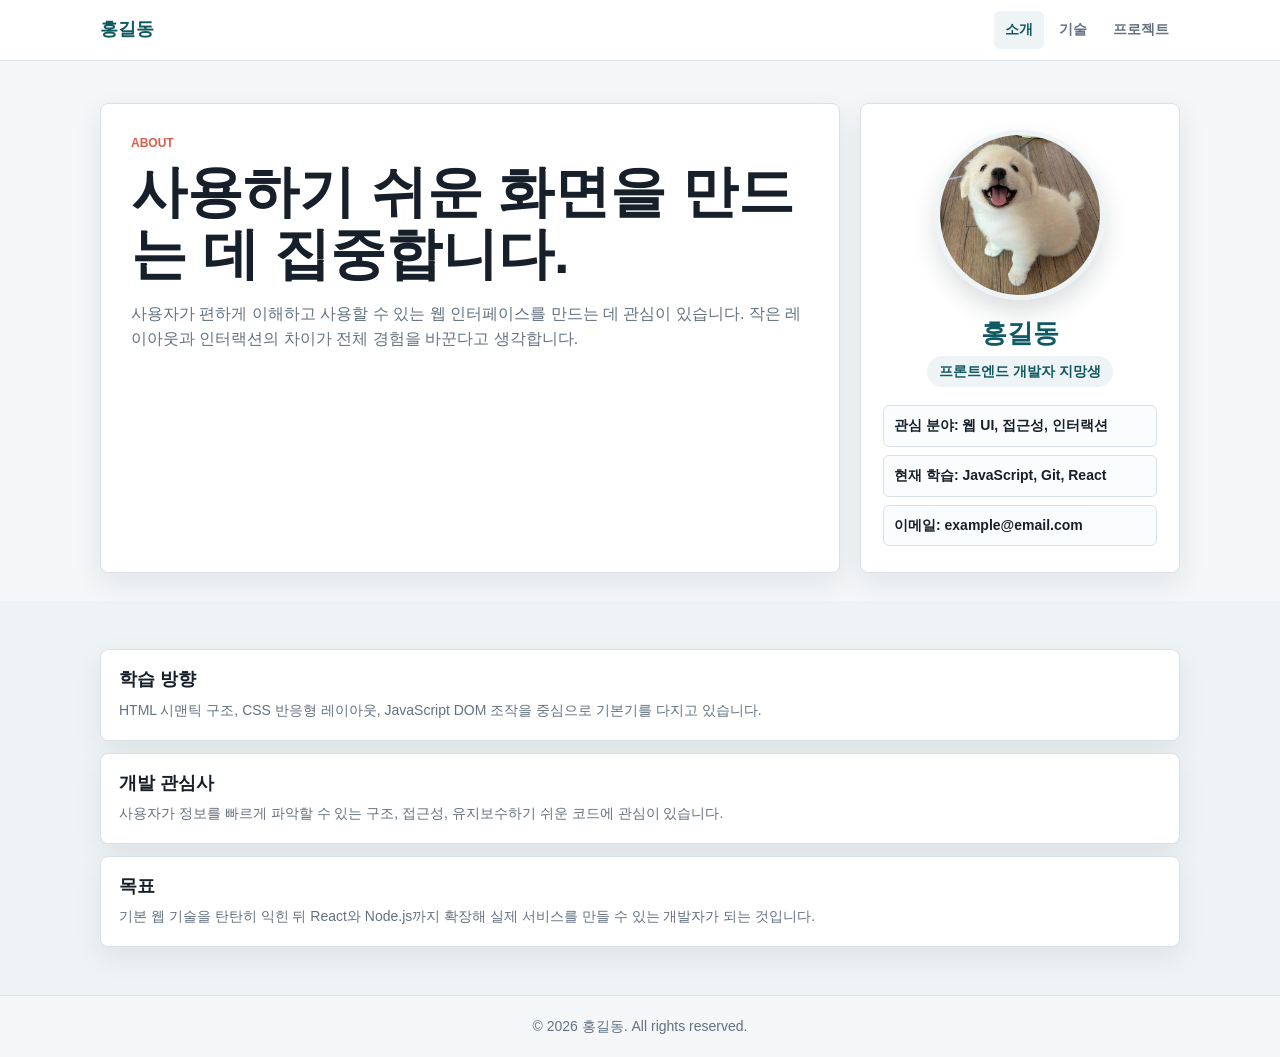
==== about.html @ 6e8247d8 "Move frontend files to root for GitHub Pages" ====
<!DOCTYPE html>
<html lang="ko">
  <head>
    <meta charset="UTF-8" />
    <meta name="viewport" content="width=device-width, initial-scale=1.0" />
    <title>소개 | 홍길동</title>
    <link rel="stylesheet" href="css/style.css" />
  </head>
  <body>
    <header class="site-header">
      <div class="container header-inner">
        <a class="logo" href="index.html" aria-label="홈으로 이동">홍길동</a>
        <button class="menu-toggle" type="button" aria-label="메뉴 열기" aria-expanded="false">
          <span></span>
          <span></span>
          <span></span>
        </button>
        <nav class="site-nav" aria-label="주요 메뉴">
          <a class="active" href="about.html">소개</a>
          <a href="skills.html">기술</a>
          <a href="projects.html">프로젝트</a>
        </nav>
      </div>
    </header>

    <main>
      <section class="section page-hero">
        <div class="container page-grid">
          <div class="page-panel">
            <p class="section-label">About</p>
            <h1>사용하기 쉬운 화면을 만드는 데 집중합니다.</h1>
            <p>
              사용자가 편하게 이해하고 사용할 수 있는 웹 인터페이스를 만드는 데 관심이 있습니다.
              작은 레이아웃과 인터랙션의 차이가 전체 경험을 바꾼다고 생각합니다.
            </p>
          </div>
          <aside class="profile-card" aria-label="프로필 요약">
            <img class="profile-image" src="assets/images/images.jfif" alt="홍길동 프로필 사진" />
            <h2>홍길동</h2>
            <p>프론트엔드 개발자 지망생</p>
            <ul class="profile-meta">
              <li>관심 분야: 웹 UI, 접근성, 인터랙션</li>
              <li>현재 학습: JavaScript, Git, React</li>
              <li>이메일: example@email.com</li>
            </ul>
          </aside>
        </div>
      </section>

      <section class="section muted">
        <div class="container content-list">
          <article class="skill-card">
            <h3>학습 방향</h3>
            <p>HTML 시맨틱 구조, CSS 반응형 레이아웃, JavaScript DOM 조작을 중심으로 기본기를 다지고 있습니다.</p>
          </article>
          <article class="skill-card">
            <h3>개발 관심사</h3>
            <p>사용자가 정보를 빠르게 파악할 수 있는 구조, 접근성, 유지보수하기 쉬운 코드에 관심이 있습니다.</p>
          </article>
          <article class="skill-card">
            <h3>목표</h3>
            <p>기본 웹 기술을 탄탄히 익힌 뒤 React와 Node.js까지 확장해 실제 서비스를 만들 수 있는 개발자가 되는 것입니다.</p>
          </article>
        </div>
      </section>
    </main>

    <footer class="site-footer">
      <div class="container">
        <p>&copy; 2026 홍길동. All rights reserved.</p>
      </div>
    </footer>

    <script src="js/main.js"></script>
  </body>
</html>
---- css/style.css ----
:root {
  --bg: #f4f6f8;
  --surface: #ffffff;
  --surface-soft: #eef3f6;
  --text: #17202a;
  --muted: #647180;
  --line: #d9e0e7;
  --primary: #147c89;
  --primary-dark: #0f5962;
  --accent: #d85f49;
  --shadow: 0 10px 28px rgba(23, 32, 42, 0.08);
}

* {
  box-sizing: border-box;
}

html {
  scroll-behavior: smooth;
}

body {
  margin: 0;
  background: var(--bg);
  color: var(--text);
  font-family: Arial, "Noto Sans KR", sans-serif;
  line-height: 1.55;
}

a {
  color: inherit;
  text-decoration: none;
}

img {
  display: block;
  max-width: 100%;
}

h1,
h2,
h3,
p {
  margin-top: 0;
  overflow-wrap: break-word;
}

.container {
  width: min(1080px, calc(100% - 32px));
  margin: 0 auto;
}

.narrow {
  max-width: 920px;
}

.section {
  padding: 48px 0;
  scroll-margin-top: 76px;
}

.site-header {
  position: sticky;
  top: 0;
  z-index: 10;
  background: rgba(255, 255, 255, 0.95);
  border-bottom: 1px solid var(--line);
  backdrop-filter: blur(12px);
}

.header-inner {
  display: flex;
  align-items: center;
  justify-content: space-between;
  min-height: 60px;
}

.logo {
  color: var(--primary-dark);
  font-size: 18px;
  font-weight: 900;
}

.site-nav {
  display: flex;
  align-items: center;
  gap: 4px;
}

.site-nav a {
  border-radius: 6px;
  color: var(--muted);
  font-size: 14px;
  font-weight: 800;
  padding: 8px 11px;
  transition: background 0.2s ease, color 0.2s ease;
}

.site-nav a:hover,
.site-nav a:focus-visible,
.site-nav a.active {
  background: var(--surface-soft);
  color: var(--primary-dark);
}

.menu-toggle {
  display: none;
  width: 38px;
  height: 38px;
  border: 1px solid var(--line);
  border-radius: 6px;
  background: var(--surface);
  cursor: pointer;
}

.menu-toggle span {
  display: block;
  width: 18px;
  height: 2px;
  margin: 4px auto;
  background: var(--text);
}

.hero {
  padding: 54px 0 42px;
}

.page-hero {
  padding: 42px 0 28px;
}

.hero-grid {
  display: grid;
  grid-template-columns: minmax(0, 1.35fr) 340px;
  gap: 28px;
  align-items: stretch;
}

.hero-content,
.profile-card,
.skill-card,
.project-card,
.contact-box {
  background: var(--surface);
  border: 1px solid var(--line);
  border-radius: 8px;
  box-shadow: var(--shadow);
}

.hero-content {
  display: flex;
  flex-direction: column;
  justify-content: center;
  padding: 34px;
}

.page-grid {
  display: grid;
  grid-template-columns: minmax(0, 1fr) 320px;
  gap: 20px;
  align-items: stretch;
}

.page-panel {
  background: var(--surface);
  border: 1px solid var(--line);
  border-radius: 8px;
  box-shadow: var(--shadow);
  padding: 30px;
}

.page-panel h1 {
  max-width: 820px;
}

.page-panel p:last-child {
  margin-bottom: 0;
  color: var(--muted);
}

.eyebrow,
.section-label {
  margin-bottom: 8px;
  color: var(--accent);
  font-size: 12px;
  font-weight: 900;
  letter-spacing: 0;
  text-transform: uppercase;
}

h1 {
  max-width: 720px;
  margin-bottom: 16px;
  font-size: clamp(34px, 5vw, 56px);
  line-height: 1.12;
}

h2 {
  margin-bottom: 12px;
  font-size: 28px;
  line-height: 1.22;
}

h3 {
  margin-bottom: 8px;
  font-size: 18px;
  line-height: 1.3;
}

.hero-description {
  max-width: 680px;
  margin-bottom: 0;
  color: var(--muted);
  font-size: 16px;
}

.hero-actions,
.contact-actions {
  display: flex;
  flex-wrap: wrap;
  gap: 8px;
  margin-top: 22px;
}

.button {
  display: inline-flex;
  align-items: center;
  justify-content: center;
  min-height: 38px;
  border: 1px solid transparent;
  border-radius: 6px;
  font-size: 14px;
  font-weight: 900;
  padding: 8px 14px;
  transition: transform 0.2s ease, background 0.2s ease, border-color 0.2s ease;
}

.button:hover,
.button:focus-visible {
  transform: translateY(-1px);
}

.button.primary {
  background: var(--primary);
  color: #ffffff;
}

.button.primary:hover,
.button.primary:focus-visible {
  background: var(--primary-dark);
}

.button.secondary {
  background: var(--surface);
  border-color: var(--line);
  color: var(--primary-dark);
}

.button.ghost {
  background: transparent;
  border-color: var(--primary);
  color: var(--primary-dark);
}

.profile-card {
  display: flex;
  flex-direction: column;
  align-items: center;
  justify-content: center;
  padding: 26px 22px;
  text-align: center;
}

.profile-image {
  width: 170px;
  height: 170px;
  margin: 0 auto 18px;
  border: 5px solid var(--surface-soft);
  border-radius: 50%;
  box-shadow: 0 12px 24px rgba(23, 32, 42, 0.15);
  object-fit: cover;
}

.profile-card h2 {
  margin-bottom: 6px;
  color: var(--primary-dark);
  font-size: 26px;
}

.profile-card > p {
  display: inline-flex;
  align-items: center;
  justify-content: center;
  min-height: 30px;
  margin-bottom: 18px;
  border-radius: 999px;
  background: var(--surface-soft);
  color: var(--primary-dark);
  font-size: 14px;
  font-weight: 900;
  padding: 5px 12px;
}

.profile-meta {
  display: grid;
  width: 100%;
  gap: 8px;
  margin: 0;
  padding: 0;
  list-style: none;
  text-align: left;
}

.profile-meta li {
  border: 1px solid var(--line);
  border-radius: 6px;
  background: #fbfcfd;
  color: var(--text);
  font-size: 14px;
  font-weight: 700;
  padding: 9px 10px;
}

.narrow p,
.skill-card p,
.project-card p,
.section-heading p,
.contact-box p {
  color: var(--muted);
}

.narrow p {
  margin-bottom: 10px;
}

.muted {
  background: var(--surface-soft);
}

.section-heading {
  display: flex;
  align-items: end;
  justify-content: space-between;
  gap: 20px;
  margin-bottom: 18px;
}

.section-heading h2 {
  margin-bottom: 0;
}

.section-heading p {
  max-width: 440px;
  margin-bottom: 0;
  font-size: 15px;
}

.skill-grid,
.project-grid {
  display: grid;
  gap: 12px;
}

.content-list {
  display: grid;
  gap: 12px;
}

.skill-grid {
  grid-template-columns: repeat(4, minmax(0, 1fr));
}

.project-grid {
  grid-template-columns: repeat(3, minmax(0, 1fr));
}

.skill-card,
.project-card {
  padding: 18px;
  transition: transform 0.2s ease, border-color 0.2s ease;
}

.skill-card:hover,
.project-card:hover {
  border-color: rgba(20, 124, 137, 0.42);
  transform: translateY(-2px);
}

.skill-card p,
.project-card p {
  margin-bottom: 0;
  font-size: 14px;
}

.project-card {
  display: flex;
  flex-direction: column;
  min-height: 215px;
}

.project-tags {
  display: flex;
  flex-wrap: wrap;
  gap: 6px;
  margin: 14px 0 18px;
  padding: 0;
  list-style: none;
}

.project-tags li {
  border-radius: 999px;
  background: var(--surface-soft);
  color: var(--primary-dark);
  font-size: 12px;
  font-weight: 900;
  padding: 4px 9px;
}

.project-card .button {
  align-self: flex-start;
  margin-top: auto;
}

.contact-section {
  padding-top: 28px;
}

.contact-box {
  padding: 30px;
}

.contact-box h2 {
  max-width: 720px;
  margin-bottom: 10px;
}

.contact-box p {
  margin-bottom: 0;
}

.contact-message {
  min-height: 22px;
  margin: 14px 0 0;
  color: var(--primary-dark);
  font-weight: 900;
}

.site-footer {
  border-top: 1px solid var(--line);
  padding: 20px 0;
  color: var(--muted);
  font-size: 14px;
  text-align: center;
}

.site-footer p {
  margin-bottom: 0;
}

@media (max-width: 900px) {
  .section {
    padding: 38px 0;
  }

  .hero {
    padding: 40px 0 34px;
  }

  .hero-grid {
    grid-template-columns: 1fr;
  }

  .page-grid {
    grid-template-columns: 1fr;
  }

  .hero-content {
    padding: 28px;
  }

  .section-heading {
    display: block;
  }

  .section-heading p {
    margin-top: 6px;
  }

  .skill-grid,
  .project-grid {
    grid-template-columns: repeat(2, minmax(0, 1fr));
  }
}

@media (max-width: 680px) {
  .container {
    width: min(100% - 24px, 1080px);
  }

  .header-inner {
    min-height: 56px;
  }

  .menu-toggle {
    display: block;
  }

  .site-nav {
    position: absolute;
    top: 56px;
    right: 12px;
    left: 12px;
    display: none;
    flex-direction: column;
    align-items: stretch;
    gap: 3px;
    padding: 8px;
    background: var(--surface);
    border: 1px solid var(--line);
    border-radius: 8px;
    box-shadow: var(--shadow);
  }

  .site-nav.is-open {
    display: flex;
  }

  .site-nav a {
    padding: 10px;
  }

  .section {
    padding: 32px 0;
    scroll-margin-top: 64px;
  }

  .hero {
    padding: 28px 0;
  }

  .page-hero {
    padding: 26px 0 18px;
  }

  .hero-content,
  .page-panel,
  .profile-card,
  .contact-box {
    padding: 22px;
  }

  h1 {
    font-size: 34px;
  }

  h2 {
    font-size: 24px;
  }

  .hero-description {
    font-size: 15px;
  }

  .profile-image {
    width: 148px;
    height: 148px;
  }

  .skill-grid,
  .project-grid {
    grid-template-columns: 1fr;
  }

  .button {
    width: 100%;
  }
}
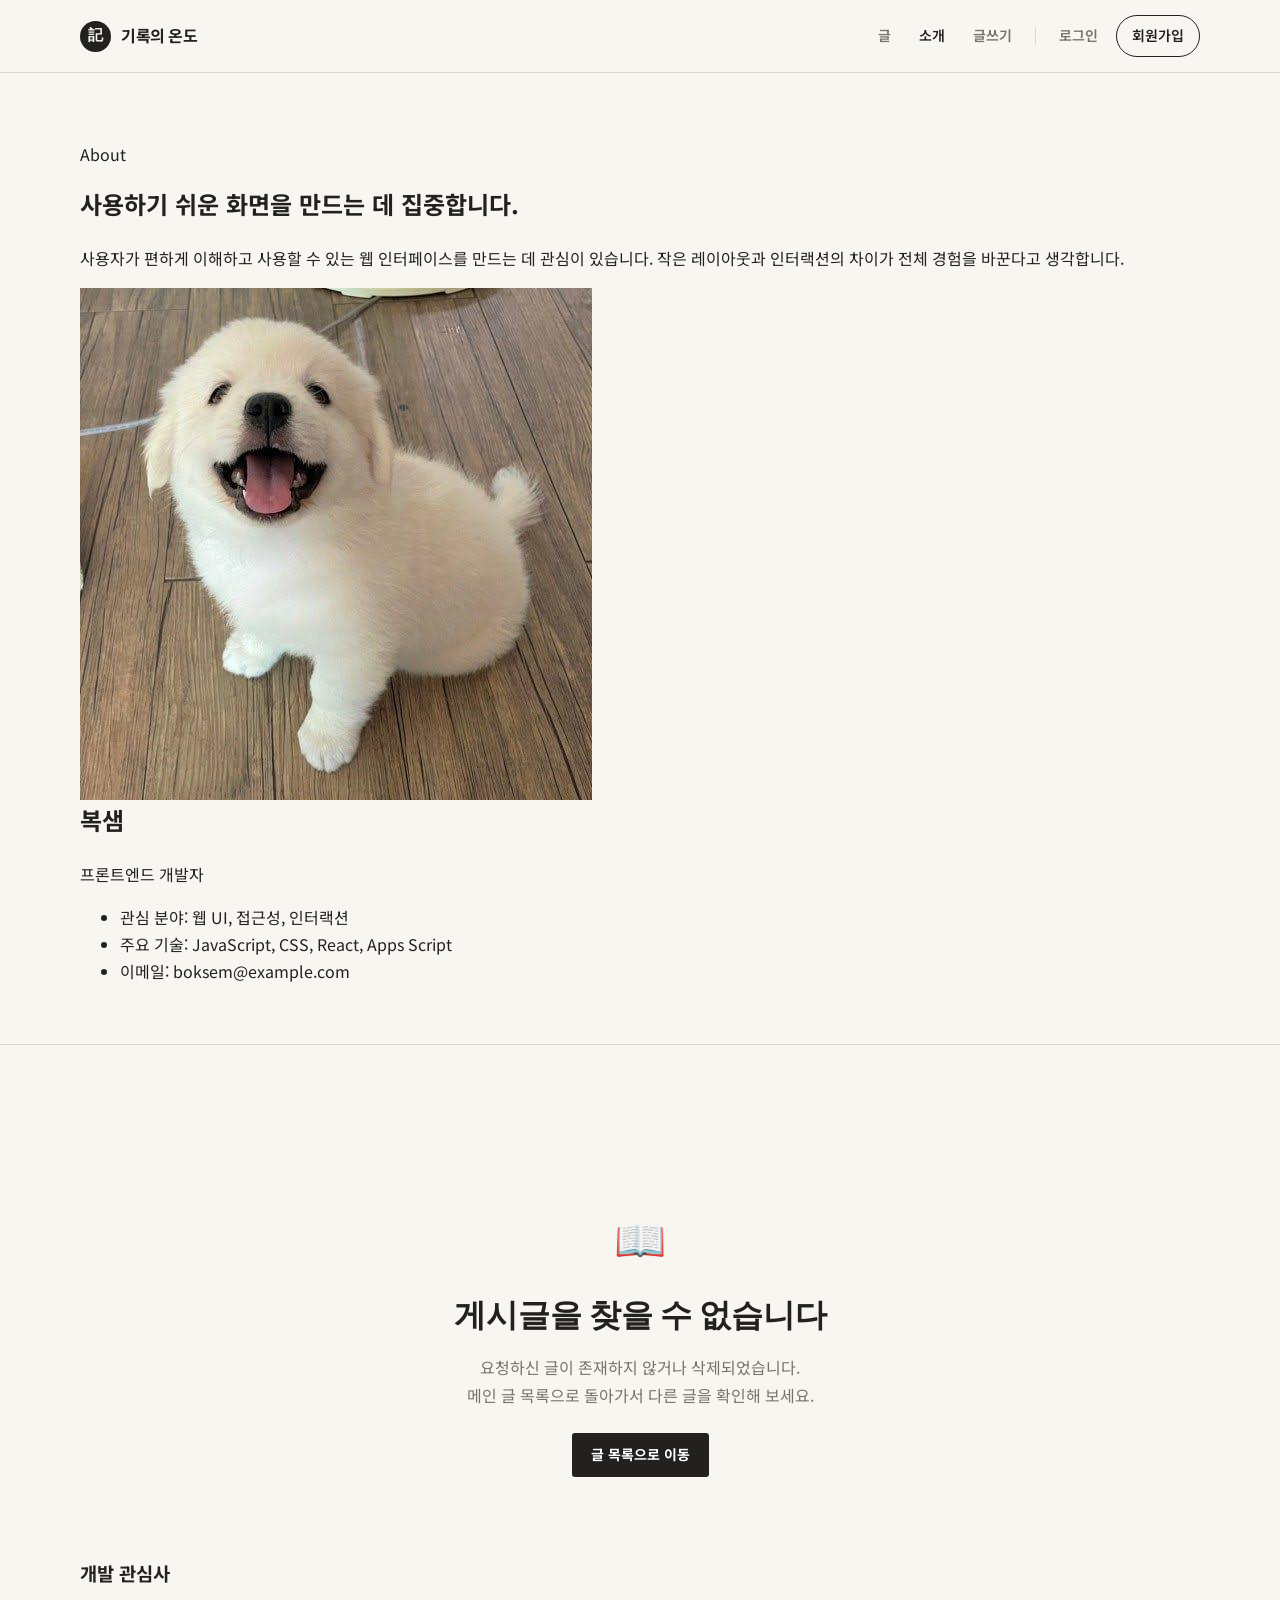
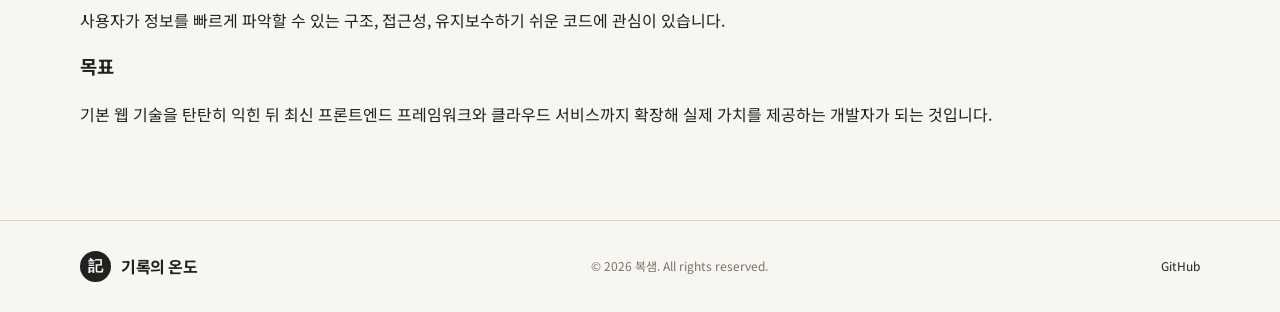
==== commit 87711459: "더미 데이터 전면 제거 및 로컬스토리지 임시저장·페이지 렌더링 성능 최적화" ====
--- a/about.html
+++ b/about.html
@@ -3,22 +3,31 @@
   <head>
     <meta charset="UTF-8" />
     <meta name="viewport" content="width=device-width, initial-scale=1.0" />
-    <title>소개 | 홍길동</title>
+    <title>소개 | 복샘 — 기록의 온도</title>
+    <link rel="preconnect" href="https://fonts.googleapis.com" />
+    <link rel="preconnect" href="https://fonts.gstatic.com" crossorigin />
+    <link rel="stylesheet" href="https://fonts.googleapis.com/css2?family=DM+Serif+Display:ital@0;1&family=Noto+Sans+KR:wght@400;500;600;700&display=swap" />
     <link rel="stylesheet" href="css/style.css" />
   </head>
   <body>
     <header class="site-header">
       <div class="container header-inner">
-        <a class="logo" href="index.html" aria-label="홈으로 이동">홍길동</a>
+        <a class="brand" href="index.html" aria-label="기록의 온도 홈">
+          <span class="brand-mark">記</span>
+          <span>기록의 온도</span>
+        </a>
         <button class="menu-toggle" type="button" aria-label="메뉴 열기" aria-expanded="false">
           <span></span>
           <span></span>
           <span></span>
         </button>
         <nav class="site-nav" aria-label="주요 메뉴">
-          <a class="active" href="about.html">소개</a>
-          <a href="skills.html">기술</a>
-          <a href="projects.html">프로젝트</a>
+          <a href="index.html">글</a>
+          <a class="active" href="profile.html">소개</a>
+          <a href="write.html">글쓰기</a>
+          <span class="nav-divider" aria-hidden="true"></span>
+          <a href="login.html" class="nav-login">로그인</a>
+          <a class="nav-cta nav-signup" href="signup.html">회원가입</a>
         </nav>
       </div>
     </header>
@@ -35,13 +44,13 @@
             </p>
           </div>
           <aside class="profile-card" aria-label="프로필 요약">
-            <img class="profile-image" src="assets/images/images.jfif" alt="홍길동 프로필 사진" />
-            <h2>홍길동</h2>
-            <p>프론트엔드 개발자 지망생</p>
+            <img class="profile-image" src="assets/images/images.jfif" alt="복샘 프로필 사진" />
+            <h2>복샘</h2>
+            <p>프론트엔드 개발자</p>
             <ul class="profile-meta">
               <li>관심 분야: 웹 UI, 접근성, 인터랙션</li>
-              <li>현재 학습: JavaScript, Git, React</li>
-              <li>이메일: example@email.com</li>
+              <li>주요 기술: JavaScript, CSS, React, Apps Script</li>
+              <li>이메일: boksem@example.com</li>
             </ul>
           </aside>
         </div>
@@ -59,15 +68,19 @@
           </article>
           <article class="skill-card">
             <h3>목표</h3>
-            <p>기본 웹 기술을 탄탄히 익힌 뒤 React와 Node.js까지 확장해 실제 서비스를 만들 수 있는 개발자가 되는 것입니다.</p>
+            <p>기본 웹 기술을 탄탄히 익힌 뒤 최신 프론트엔드 프레임워크와 클라우드 서비스까지 확장해 실제 가치를 제공하는 개발자가 되는 것입니다.</p>
           </article>
         </div>
       </section>
     </main>
 
     <footer class="site-footer">
-      <div class="container">
-        <p>&copy; 2026 홍길동. All rights reserved.</p>
+      <div class="container footer-inner">
+        <a class="brand" href="index.html"><span class="brand-mark">記</span><span>기록의 온도</span></a>
+        <p>&copy; 2026 복샘. All rights reserved.</p>
+        <div>
+          <a href="https://github.com/ohenrosang-a11y/0901_project" target="_blank" rel="noreferrer">GitHub</a>
+        </div>
       </div>
     </footer>
 
--- a/css/style.css
+++ b/css/style.css
@@ -1,577 +1,72 @@
-:root {
-  --bg: #f4f6f8;
-  --surface: #ffffff;
-  --surface-soft: #eef3f6;
-  --text: #17202a;
-  --muted: #647180;
-  --line: #d9e0e7;
-  --primary: #147c89;
-  --primary-dark: #0f5962;
-  --accent: #d85f49;
-  --shadow: 0 10px 28px rgba(23, 32, 42, 0.08);
-}
-
-* {
-  box-sizing: border-box;
-}
-
-html {
-  scroll-behavior: smooth;
-}
-
-body {
-  margin: 0;
-  background: var(--bg);
-  color: var(--text);
-  font-family: Arial, "Noto Sans KR", sans-serif;
-  line-height: 1.55;
-}
-
-a {
-  color: inherit;
-  text-decoration: none;
-}
-
-img {
-  display: block;
-  max-width: 100%;
-}
-
-h1,
-h2,
-h3,
-p {
-  margin-top: 0;
-  overflow-wrap: break-word;
-}
-
-.container {
-  width: min(1080px, calc(100% - 32px));
-  margin: 0 auto;
-}
-
-.narrow {
-  max-width: 920px;
-}
-
-.section {
-  padding: 48px 0;
-  scroll-margin-top: 76px;
-}
-
-.site-header {
-  position: sticky;
-  top: 0;
-  z-index: 10;
-  background: rgba(255, 255, 255, 0.95);
-  border-bottom: 1px solid var(--line);
-  backdrop-filter: blur(12px);
-}
-
-.header-inner {
-  display: flex;
-  align-items: center;
-  justify-content: space-between;
-  min-height: 60px;
-}
-
-.logo {
-  color: var(--primary-dark);
-  font-size: 18px;
-  font-weight: 900;
-}
-
-.site-nav {
-  display: flex;
-  align-items: center;
-  gap: 4px;
-}
-
-.site-nav a {
-  border-radius: 6px;
-  color: var(--muted);
-  font-size: 14px;
-  font-weight: 800;
-  padding: 8px 11px;
-  transition: background 0.2s ease, color 0.2s ease;
-}
-
-.site-nav a:hover,
-.site-nav a:focus-visible,
-.site-nav a.active {
-  background: var(--surface-soft);
-  color: var(--primary-dark);
-}
-
-.menu-toggle {
-  display: none;
-  width: 38px;
-  height: 38px;
-  border: 1px solid var(--line);
-  border-radius: 6px;
-  background: var(--surface);
-  cursor: pointer;
-}
-
-.menu-toggle span {
-  display: block;
-  width: 18px;
-  height: 2px;
-  margin: 4px auto;
-  background: var(--text);
-}
-
-.hero {
-  padding: 54px 0 42px;
-}
-
-.page-hero {
-  padding: 42px 0 28px;
-}
-
-.hero-grid {
-  display: grid;
-  grid-template-columns: minmax(0, 1.35fr) 340px;
-  gap: 28px;
-  align-items: stretch;
-}
-
-.hero-content,
-.profile-card,
-.skill-card,
-.project-card,
-.contact-box {
-  background: var(--surface);
-  border: 1px solid var(--line);
-  border-radius: 8px;
-  box-shadow: var(--shadow);
-}
-
-.hero-content {
-  display: flex;
-  flex-direction: column;
-  justify-content: center;
-  padding: 34px;
-}
-
-.page-grid {
-  display: grid;
-  grid-template-columns: minmax(0, 1fr) 320px;
-  gap: 20px;
-  align-items: stretch;
-}
-
-.page-panel {
-  background: var(--surface);
-  border: 1px solid var(--line);
-  border-radius: 8px;
-  box-shadow: var(--shadow);
-  padding: 30px;
-}
-
-.page-panel h1 {
-  max-width: 820px;
-}
-
-.page-panel p:last-child {
-  margin-bottom: 0;
-  color: var(--muted);
-}
-
-.eyebrow,
-.section-label {
-  margin-bottom: 8px;
-  color: var(--accent);
-  font-size: 12px;
-  font-weight: 900;
-  letter-spacing: 0;
-  text-transform: uppercase;
-}
-
-h1 {
-  max-width: 720px;
-  margin-bottom: 16px;
-  font-size: clamp(34px, 5vw, 56px);
-  line-height: 1.12;
-}
-
-h2 {
-  margin-bottom: 12px;
-  font-size: 28px;
-  line-height: 1.22;
-}
-
-h3 {
-  margin-bottom: 8px;
-  font-size: 18px;
-  line-height: 1.3;
-}
-
-.hero-description {
-  max-width: 680px;
-  margin-bottom: 0;
-  color: var(--muted);
-  font-size: 16px;
-}
-
-.hero-actions,
-.contact-actions {
-  display: flex;
-  flex-wrap: wrap;
-  gap: 8px;
-  margin-top: 22px;
-}
-
-.button {
-  display: inline-flex;
-  align-items: center;
-  justify-content: center;
-  min-height: 38px;
-  border: 1px solid transparent;
-  border-radius: 6px;
-  font-size: 14px;
-  font-weight: 900;
-  padding: 8px 14px;
-  transition: transform 0.2s ease, background 0.2s ease, border-color 0.2s ease;
-}
-
-.button:hover,
-.button:focus-visible {
-  transform: translateY(-1px);
-}
-
-.button.primary {
-  background: var(--primary);
-  color: #ffffff;
-}
-
-.button.primary:hover,
-.button.primary:focus-visible {
-  background: var(--primary-dark);
-}
-
-.button.secondary {
-  background: var(--surface);
-  border-color: var(--line);
-  color: var(--primary-dark);
-}
-
-.button.ghost {
-  background: transparent;
-  border-color: var(--primary);
-  color: var(--primary-dark);
-}
-
-.profile-card {
-  display: flex;
-  flex-direction: column;
-  align-items: center;
-  justify-content: center;
-  padding: 26px 22px;
-  text-align: center;
-}
-
-.profile-image {
-  width: 170px;
-  height: 170px;
-  margin: 0 auto 18px;
-  border: 5px solid var(--surface-soft);
-  border-radius: 50%;
-  box-shadow: 0 12px 24px rgba(23, 32, 42, 0.15);
-  object-fit: cover;
-}
-
-.profile-card h2 {
-  margin-bottom: 6px;
-  color: var(--primary-dark);
-  font-size: 26px;
-}
-
-.profile-card > p {
-  display: inline-flex;
-  align-items: center;
-  justify-content: center;
-  min-height: 30px;
-  margin-bottom: 18px;
-  border-radius: 999px;
-  background: var(--surface-soft);
-  color: var(--primary-dark);
-  font-size: 14px;
-  font-weight: 900;
-  padding: 5px 12px;
-}
-
-.profile-meta {
-  display: grid;
-  width: 100%;
-  gap: 8px;
-  margin: 0;
-  padding: 0;
-  list-style: none;
-  text-align: left;
-}
-
-.profile-meta li {
-  border: 1px solid var(--line);
-  border-radius: 6px;
-  background: #fbfcfd;
-  color: var(--text);
-  font-size: 14px;
-  font-weight: 700;
-  padding: 9px 10px;
-}
-
-.narrow p,
-.skill-card p,
-.project-card p,
-.section-heading p,
-.contact-box p {
-  color: var(--muted);
-}
-
-.narrow p {
-  margin-bottom: 10px;
-}
-
-.muted {
-  background: var(--surface-soft);
-}
-
-.section-heading {
-  display: flex;
-  align-items: end;
-  justify-content: space-between;
-  gap: 20px;
-  margin-bottom: 18px;
-}
-
-.section-heading h2 {
-  margin-bottom: 0;
-}
-
-.section-heading p {
-  max-width: 440px;
-  margin-bottom: 0;
-  font-size: 15px;
-}
-
-.skill-grid,
-.project-grid {
-  display: grid;
-  gap: 12px;
-}
-
-.content-list {
-  display: grid;
-  gap: 12px;
-}
-
-.skill-grid {
-  grid-template-columns: repeat(4, minmax(0, 1fr));
-}
-
-.project-grid {
-  grid-template-columns: repeat(3, minmax(0, 1fr));
-}
-
-.skill-card,
-.project-card {
-  padding: 18px;
-  transition: transform 0.2s ease, border-color 0.2s ease;
-}
-
-.skill-card:hover,
-.project-card:hover {
-  border-color: rgba(20, 124, 137, 0.42);
-  transform: translateY(-2px);
-}
-
-.skill-card p,
-.project-card p {
-  margin-bottom: 0;
-  font-size: 14px;
-}
-
-.project-card {
-  display: flex;
-  flex-direction: column;
-  min-height: 215px;
-}
-
-.project-tags {
-  display: flex;
-  flex-wrap: wrap;
-  gap: 6px;
-  margin: 14px 0 18px;
-  padding: 0;
-  list-style: none;
-}
-
-.project-tags li {
-  border-radius: 999px;
-  background: var(--surface-soft);
-  color: var(--primary-dark);
-  font-size: 12px;
-  font-weight: 900;
-  padding: 4px 9px;
-}
-
-.project-card .button {
-  align-self: flex-start;
-  margin-top: auto;
-}
-
-.contact-section {
-  padding-top: 28px;
-}
-
-.contact-box {
-  padding: 30px;
-}
-
-.contact-box h2 {
-  max-width: 720px;
-  margin-bottom: 10px;
-}
-
-.contact-box p {
-  margin-bottom: 0;
-}
-
-.contact-message {
-  min-height: 22px;
-  margin: 14px 0 0;
-  color: var(--primary-dark);
-  font-weight: 900;
-}
-
-.site-footer {
-  border-top: 1px solid var(--line);
-  padding: 20px 0;
-  color: var(--muted);
-  font-size: 14px;
-  text-align: center;
-}
-
-.site-footer p {
-  margin-bottom: 0;
-}
-
-@media (max-width: 900px) {
-  .section {
-    padding: 38px 0;
-  }
-
-  .hero {
-    padding: 40px 0 34px;
-  }
-
-  .hero-grid {
-    grid-template-columns: 1fr;
-  }
-
-  .page-grid {
-    grid-template-columns: 1fr;
-  }
-
-  .hero-content {
-    padding: 28px;
-  }
-
-  .section-heading {
-    display: block;
-  }
-
-  .section-heading p {
-    margin-top: 6px;
-  }
-
-  .skill-grid,
-  .project-grid {
-    grid-template-columns: repeat(2, minmax(0, 1fr));
-  }
-}
-
-@media (max-width: 680px) {
-  .container {
-    width: min(100% - 24px, 1080px);
-  }
-
-  .header-inner {
-    min-height: 56px;
-  }
-
-  .menu-toggle {
-    display: block;
-  }
-
-  .site-nav {
-    position: absolute;
-    top: 56px;
-    right: 12px;
-    left: 12px;
-    display: none;
-    flex-direction: column;
-    align-items: stretch;
-    gap: 3px;
-    padding: 8px;
-    background: var(--surface);
-    border: 1px solid var(--line);
-    border-radius: 8px;
-    box-shadow: var(--shadow);
-  }
-
-  .site-nav.is-open {
-    display: flex;
-  }
-
-  .site-nav a {
-    padding: 10px;
-  }
-
-  .section {
-    padding: 32px 0;
-    scroll-margin-top: 64px;
-  }
-
-  .hero {
-    padding: 28px 0;
-  }
-
-  .page-hero {
-    padding: 26px 0 18px;
-  }
-
-  .hero-content,
-  .page-panel,
-  .profile-card,
-  .contact-box {
-    padding: 22px;
-  }
-
-  h1 {
-    font-size: 34px;
-  }
-
-  h2 {
-    font-size: 24px;
-  }
-
-  .hero-description {
-    font-size: 15px;
-  }
-
-  .profile-image {
-    width: 148px;
-    height: 148px;
-  }
-
-  .skill-grid,
-  .project-grid {
-    grid-template-columns: 1fr;
-  }
-
-  .button {
-    width: 100%;
-  }
-}
+:root{--ink:#22211f;--muted:#77736c;--paper:#f8f6f1;--white:#fff;--line:#ddd8ce;--accent:#b75138;--soft:#efebe3;--serif:"DM Serif Display","Noto Serif KR",-apple-system-ui-serif,Georgia,serif;--sans:"Noto Sans KR",-apple-system,BlinkMacSystemFont,"Segoe UI",Roboto,"Apple SD Gothic Neo",sans-serif;--shadow:0 18px 50px rgba(50,42,30,.08)}
+*{box-sizing:border-box}html{scroll-behavior:smooth}body{margin:0;background:var(--paper);color:var(--ink);font-family:var(--sans);line-height:1.7}a{color:inherit;text-decoration:none}img{display:block;max-width:100%}button,input,textarea,select{font:inherit}button{color:inherit}h1,h2,h3,p{margin-top:0}.container{width:min(1120px,calc(100% - 40px));margin:0 auto}.sr-only{position:absolute;width:1px;height:1px;padding:0;margin:-1px;overflow:hidden;clip:rect(0,0,0,0);white-space:nowrap;border:0}
+.site-header{position:sticky;top:0;z-index:20;background:rgba(248,246,241,.94);border-bottom:1px solid var(--line);backdrop-filter:blur(14px)}.header-inner{display:flex;align-items:center;justify-content:space-between;min-height:72px}.brand{display:inline-flex;align-items:center;gap:10px;font-weight:700;letter-spacing:-.03em}.brand-mark{display:grid;place-items:center;width:31px;height:31px;background:var(--ink);color:var(--paper);font-family:serif;border-radius:50%;font-size:15px}.site-nav{display:flex;align-items:center;gap:8px}.site-nav a{padding:8px 10px;color:var(--muted);font-size:14px;font-weight:600}.site-nav a:hover,.site-nav a.active{color:var(--ink)}.site-nav .nav-cta{padding:8px 15px;border:1px solid var(--ink);border-radius:999px;color:var(--ink)}.nav-divider{width:1px;height:18px;background:var(--line);margin:0 5px}.menu-toggle{display:none;border:0;background:none;padding:8px}.menu-toggle span{display:block;width:22px;height:2px;margin:4px;background:var(--ink)}
+.blog-hero{padding:92px 0 82px;border-bottom:1px solid var(--line)}.hero-layout{display:grid;grid-template-columns:1.45fr .75fr;gap:80px;align-items:center}.eyebrow{margin-bottom:13px;color:var(--accent);font-size:11px;font-weight:700;letter-spacing:.16em}.blog-hero h1{max-width:720px;margin-bottom:23px;font-family:var(--serif);font-size:clamp(45px,6.3vw,75px);font-weight:400;line-height:1.08;letter-spacing:-.035em}.blog-hero h1 em{color:var(--accent);font-weight:400}.hero-description{max-width:580px;margin-bottom:27px;color:var(--muted);font-size:17px}.text-link{display:inline-flex;gap:9px;align-items:center;padding-bottom:3px;border-bottom:1px solid currentColor;color:var(--ink);font-size:14px;font-weight:700}.text-link.small{font-size:13px}.hero-note{position:relative;margin:0;padding:38px 0 30px 36px;border-left:1px solid var(--accent);font-family:var(--serif)}.hero-note .quote-mark{position:absolute;top:-5px;left:24px;color:#d7cfc2;font-size:72px;line-height:1}.hero-note p{position:relative;margin:0 0 16px;font-size:23px;line-height:1.55}.hero-note footer{color:var(--muted);font-family:var(--sans);font-size:12px}
+.section{padding:76px 0}.content-layout{display:grid;grid-template-columns:minmax(0,1fr) 280px;gap:72px}.section-heading{display:flex;align-items:end;justify-content:space-between;gap:20px;margin-bottom:24px}.section-heading h2,.page-title{margin:0;font-family:var(--serif);font-size:36px;font-weight:400;line-height:1.2}.search-box{display:flex;align-items:center;gap:8px;width:170px;border-bottom:1px solid var(--line);color:var(--muted)}.search-box input{width:100%;padding:7px 0;border:0;outline:0;background:transparent;font-size:13px}.category-tabs{display:flex;gap:7px;margin-bottom:8px}.category-tabs button{border:0;border-radius:99px;background:transparent;padding:7px 14px;color:var(--muted);font-size:13px;cursor:pointer}.category-tabs button:hover,.category-tabs button.is-active{background:var(--ink);color:var(--white)}.post-list{border-top:1px solid var(--line)}.post-item{display:grid;grid-template-columns:1fr 158px;gap:32px;padding:28px 0;border-bottom:1px solid var(--line)}.post-content{display:flex;flex-direction:column;align-items:flex-start}.post-meta{display:flex;gap:10px;align-items:center;margin-bottom:10px;color:var(--muted);font-size:11px}.category{color:var(--accent);font-weight:700}.post-item h3{margin:0 0 8px;font-family:var(--serif);font-size:24px;font-weight:400;line-height:1.35}.post-item h3 a:hover{color:var(--accent)}.post-excerpt{display:-webkit-box;margin:0;color:var(--muted);font-size:14px;overflow:hidden;-webkit-line-clamp:2;-webkit-box-orient:vertical}.post-thumb{height:116px;border-radius:3px;object-fit:cover;filter:saturate(.65)}.post-thumb.placeholder{display:grid;place-items:center;background:#d9d2c6;color:#6f695f;font-family:var(--serif);font-size:28px}.button{display:inline-flex;align-items:center;justify-content:center;min-height:44px;border:1px solid transparent;border-radius:3px;padding:9px 18px;font-size:14px;font-weight:700;cursor:pointer;transition:.2s}.button.primary{background:var(--ink);color:#fff}.button.primary:hover{background:var(--accent)}.button.secondary{border-color:var(--line);background:transparent}.button.secondary:hover{border-color:var(--ink)}.button.wide{width:100%;margin-top:28px}.empty-state{padding:50px;text-align:center;color:var(--muted)}
+.sidebar{padding-top:66px}.author-mini{display:flex;align-items:center;gap:13px}.author-mini img{width:52px;height:52px;border-radius:50%;object-fit:cover;filter:grayscale(.2)}.author-mini strong{font-family:var(--serif);font-size:19px;font-weight:400}.author-mini p{margin:0;color:var(--muted);font-size:12px}.sidebar-copy{margin:17px 0 11px;color:var(--muted);font-size:13px}.sidebar-block,.newsletter{margin-top:36px;padding-top:25px;border-top:1px solid var(--line)}.sidebar-title{margin-bottom:16px;color:var(--ink);font-size:12px;font-weight:700;letter-spacing:.08em}.popular-list{margin:0;padding:0;list-style:none}.popular-list li{display:grid;grid-template-columns:27px 1fr;gap:8px;margin-bottom:15px;line-height:1.5}.popular-list span{color:#b8b0a4;font-family:var(--serif)}.popular-list a{font-size:13px;font-weight:600}.newsletter>p:not(.sidebar-title){color:var(--muted);font-size:12px}.inline-form{display:flex;border-bottom:1px solid var(--ink)}.inline-form input{min-width:0;flex:1;border:0;outline:0;background:transparent;padding:8px 2px;font-size:12px}.inline-form button{border:0;background:transparent;cursor:pointer}.form-status{min-height:20px;margin:7px 0 0;color:var(--accent)!important;font-size:11px!important}.site-footer{padding:30px 0;border-top:1px solid var(--line)}.footer-inner{display:flex;align-items:center;justify-content:space-between;gap:20px}.footer-inner p{margin:0;color:var(--muted);font-size:12px}.footer-inner>div{display:flex;gap:18px;font-size:12px}
+.auth-page{min-height:calc(100vh - 73px);display:grid;grid-template-columns:1fr 1fr}.auth-visual{position:relative;display:flex;align-items:flex-end;padding:60px;background:#27312b;overflow:hidden;color:#fff}.auth-visual::before,.auth-visual::after{content:"";position:absolute;border:1px solid rgba(255,255,255,.12);border-radius:50%}.auth-visual::before{width:440px;height:440px;top:-150px;right:-100px}.auth-visual::after{width:260px;height:260px;top:-60px;right:-10px}.auth-quote{position:relative;max-width:480px}.auth-quote p{font-family:var(--serif);font-size:32px;line-height:1.45}.auth-quote span{color:#c7cfc6;font-size:13px}.auth-panel{display:grid;place-items:center;padding:50px 30px;background:var(--white)}.auth-card{width:min(100%,420px)}.auth-card h1{margin:16px 0 8px;font-family:var(--serif);font-size:38px;font-weight:400}.auth-sub{margin-bottom:30px;color:var(--muted);font-size:14px}.field{display:grid;gap:7px;margin-bottom:17px}.field-row{display:grid;grid-template-columns:1fr 1fr;gap:13px}.field label{font-size:12px;font-weight:700}.field input,.field textarea,.field select{width:100%;border:1px solid var(--line);border-radius:3px;background:var(--white);padding:12px 13px;outline:0}.field input:focus,.field textarea:focus,.field select:focus{border-color:var(--ink)}.field-error{min-height:18px;margin:0;color:#a63f2c;font-size:11px}.password-wrap{position:relative}.password-wrap input{padding-right:52px}.password-toggle{position:absolute;right:8px;top:50%;transform:translateY(-50%);border:0;background:none;color:var(--muted);font-size:11px;cursor:pointer}.form-options{display:flex;justify-content:space-between;align-items:center;margin:2px 0 23px;font-size:12px}.check{display:flex;align-items:center;gap:7px}.check input{accent-color:var(--ink)}.form-options a,.auth-switch a{color:var(--accent);font-weight:700}.auth-card .button{width:100%}.auth-card .button:disabled{cursor:wait;opacity:.65}.auth-switch{margin-top:22px;color:var(--muted);font-size:13px;text-align:center}.success-box{padding:11px;margin-bottom:15px;background:#edf4ed;color:#496149;font-size:13px;text-align:center}.success-box.is-error{background:#f8e9e6;color:#953b29}
+.page-hero{padding:68px 0 42px;border-bottom:1px solid var(--line)}.page-hero.center{text-align:center}.page-hero .page-title{font-size:clamp(40px,5vw,58px)}.page-intro{max-width:600px;margin:14px auto 0;color:var(--muted)}.profile-layout{display:grid;grid-template-columns:270px 1fr;gap:72px}.profile-aside{position:sticky;top:105px;align-self:start}.profile-photo{width:180px;height:180px;border-radius:50%;object-fit:cover;margin-bottom:23px}.profile-aside h2{margin:0;font-family:var(--serif);font-size:28px;font-weight:400}.profile-aside>p{color:var(--muted);font-size:13px}.social-links{display:flex;gap:12px;margin-top:20px}.social-links a{border-bottom:1px solid var(--line);font-size:12px}.profile-body h2{margin:0 0 18px;font-family:var(--serif);font-size:35px;font-weight:400}.profile-body>p{color:#55514b}.profile-section{margin-top:50px;padding-top:34px;border-top:1px solid var(--line)}.profile-section h3{font-size:13px;letter-spacing:.08em}.timeline{list-style:none;margin:20px 0 0;padding:0}.timeline li{display:grid;grid-template-columns:100px 1fr;gap:20px;margin-bottom:20px}.timeline time{color:var(--muted);font-size:12px}.timeline strong{display:block}.timeline p{margin:3px 0 0;color:var(--muted);font-size:13px}.tag-list{display:flex;flex-wrap:wrap;gap:8px}.tag-list span{padding:6px 11px;border:1px solid var(--line);border-radius:99px;font-size:12px}
+.article-header{padding:75px 0 50px;text-align:center}.article-header .category{display:inline-block;margin-bottom:14px;font-size:12px}.article-header h1{max-width:820px;margin:0 auto 20px;font-family:var(--serif);font-size:clamp(42px,6vw,67px);font-weight:400;line-height:1.18}.article-meta{display:flex;justify-content:center;gap:12px;color:var(--muted);font-size:12px}.article-cover{height:430px;background:linear-gradient(135deg,#5f6e64,#b7a891);display:grid;place-items:center;color:rgba(255,255,255,.82);font-family:var(--serif);font-size:56px}.article-layout{display:grid;grid-template-columns:80px minmax(0,680px) 1fr;gap:42px;padding-top:60px}.share-rail{position:sticky;top:110px;align-self:start;display:grid;gap:9px}.icon-button{display:grid;place-items:center;width:39px;height:39px;border:1px solid var(--line);border-radius:50%;background:transparent;cursor:pointer}.icon-button.is-active{background:var(--accent);border-color:var(--accent);color:#fff}.article-body{font-size:16px;line-height:1.95}.article-body .lead{font-family:var(--serif);font-size:24px;line-height:1.65}.article-body h2{margin:50px 0 16px;font-family:var(--serif);font-size:30px;font-weight:400}.article-body blockquote{margin:38px 0;padding:8px 0 8px 25px;border-left:2px solid var(--accent);color:#514d46;font-family:var(--serif);font-size:22px}.article-body code{background:var(--soft);padding:2px 5px}.article-toc{align-self:start;padding-left:22px;border-left:1px solid var(--line)}.article-toc p{font-size:11px;font-weight:700}.article-toc a{display:block;margin:10px 0;color:var(--muted);font-size:12px}.article-author{display:flex;gap:18px;margin-top:54px;padding:25px 0;border-top:1px solid var(--line);border-bottom:1px solid var(--line)}.article-author img{width:62px;height:62px;border-radius:50%;object-fit:cover}.article-author p{margin:4px 0 0;color:var(--muted);font-size:13px}.article-nav{display:flex;justify-content:space-between;margin-top:30px;font-size:13px}
+.editor-shell{min-height:calc(100vh - 73px);background:var(--white)}.editor-top{display:flex;justify-content:space-between;align-items:center;padding:22px 34px;border-bottom:1px solid var(--line)}.editor-actions{display:flex;gap:8px}.editor-main{width:min(850px,calc(100% - 40px));margin:0 auto;padding:55px 0}.editor-category{width:150px;border:0;border-bottom:1px solid var(--line);background:transparent;padding:8px 0;color:var(--muted);outline:0}.title-input{width:100%;margin:26px 0 10px;border:0;outline:0;font-family:var(--serif);font-size:clamp(38px,5vw,58px)}.summary-input{width:100%;border:0;outline:0;color:var(--muted);font-size:16px}.editor-toolbar{display:flex;gap:5px;margin:34px 0 20px;padding:8px 0;border-top:1px solid var(--line);border-bottom:1px solid var(--line)}.editor-toolbar button{min-width:34px;border:0;background:transparent;padding:7px;cursor:pointer;font-family:serif}.editor-toolbar button:hover{background:var(--soft)}.body-input{width:100%;min-height:420px;border:0;outline:0;resize:vertical;font-family:var(--serif);font-size:18px;line-height:1.9}.draft-status{margin:0;color:var(--muted);font-size:12px}
+@media(max-width:900px){.hero-layout{grid-template-columns:1fr;gap:45px}.content-layout{grid-template-columns:1fr}.sidebar{display:grid;grid-template-columns:1fr 1fr;gap:25px;padding-top:0}.sidebar-block,.newsletter{margin:0}.auth-page{grid-template-columns:1fr}.auth-visual{display:none}.profile-layout{gap:40px}.article-layout{grid-template-columns:55px minmax(0,1fr)}.article-toc{display:none}}
+@media(max-width:680px){.container{width:min(100% - 28px,1120px)}.header-inner{min-height:62px}.menu-toggle{display:block}.site-nav{position:absolute;top:62px;right:14px;left:14px;display:none;flex-direction:column;align-items:stretch;padding:10px;background:var(--paper);border:1px solid var(--line);box-shadow:var(--shadow)}.site-nav.is-open{display:flex}.site-nav a{text-align:center}.nav-divider{display:none}.blog-hero{padding:58px 0}.blog-hero h1{font-size:43px}.hero-note{padding-left:25px}.section{padding:52px 0}.section-heading{align-items:start}.section-heading h2{font-size:31px}.search-box{width:120px}.post-item{grid-template-columns:1fr 95px;gap:18px}.post-thumb{height:88px}.post-item h3{font-size:21px}.post-excerpt{display:none}.sidebar{grid-template-columns:1fr}.sidebar-block,.newsletter{margin-top:10px;padding-top:24px}.footer-inner{flex-direction:column}.auth-panel{padding:45px 22px}.field-row{grid-template-columns:1fr;gap:0}.profile-layout{grid-template-columns:1fr}.profile-aside{position:static}.profile-photo{width:140px;height:140px}.article-header{padding:50px 0 35px}.article-cover{height:250px;font-size:36px}.article-layout{display:block;padding-top:40px}.share-rail{position:static;display:flex;margin-bottom:25px}.article-body .lead{font-size:21px}.editor-top{padding:15px}.editor-top .brand span:last-child{display:none}.editor-main{padding-top:35px}.button{min-height:40px;padding:8px 12px}}
+.post-item:nth-child(2) .placeholder{background:#bdc5bc;color:#526057}.post-item:nth-child(3) .placeholder{background:#d6c3aa;color:#755d43}.post-item:nth-child(4) .placeholder{background:#c9c2ca;color:#5f5661}
+.user-profile-section,.guest-profile-section{padding:50px 0 20px}
+.user-card{background:var(--white);border:1px solid var(--line);border-radius:6px;padding:36px;box-shadow:var(--shadow);max-width:820px;margin:0 auto}
+.user-header{display:flex;align-items:center;gap:20px;margin-bottom:28px}
+.user-avatar{width:64px;height:64px;border-radius:50%;background:var(--ink);color:var(--paper);display:grid;place-items:center;font-size:26px;font-weight:700;font-family:var(--serif)}
+.user-title-row{display:flex;align-items:center;gap:12px;flex-wrap:wrap}
+.user-name{margin:0;font-family:var(--serif);font-size:30px;font-weight:400}
+.user-nickname{margin:3px 0 0;color:var(--muted);font-size:14px}
+.badge{padding:3px 10px;background:#edf4ed;color:#2e7d32;border-radius:99px;font-size:12px;font-weight:700}
+.user-info-grid{display:grid;grid-template-columns:repeat(auto-fit,minmax(170px,1fr));gap:20px;padding:22px 0;border-top:1px solid var(--line);border-bottom:1px solid var(--line);margin-bottom:26px}
+.info-item{display:flex;flex-direction:column;gap:5px}
+.info-label{font-size:12px;color:var(--muted)}
+.info-item strong{font-size:14px;word-break:break-all}
+.text-success{color:#2e7d32}
+.user-actions{display:flex;gap:12px;flex-wrap:wrap}
+.auth-notice-card{background:var(--white);border:1px solid var(--line);border-radius:6px;padding:46px 28px;text-align:center;max-width:540px;margin:0 auto;box-shadow:var(--shadow)}
+.auth-notice-card h2{margin:8px 0 10px;font-family:var(--serif);font-size:28px}
+.auth-notice-desc{color:var(--muted);font-size:14px;margin-bottom:24px}
+.auth-notice-actions{display:flex;justify-content:center;gap:12px}
+.editor-top-left{display:flex;align-items:center;gap:14px}
+.editor-divider{color:var(--line);user-select:none}
+.editor-mode-label{font-size:13px;font-weight:600;color:var(--muted)}
+.author-notice-bar{display:flex;justify-content:space-between;align-items:center;padding:12px 0;margin-bottom:15px;border-bottom:1px dashed var(--line);font-size:13px;color:var(--muted)}
+.author-notice-bar strong{color:var(--ink)}
+.author-notice-bar a{color:var(--accent);font-weight:600;margin-left:6px}
+.button.text-button{border:0;background:transparent;color:var(--muted);padding:8px 12px}
+.button.text-button:hover{color:var(--ink);background:transparent}
+.my-posts-card{margin-top:28px}
+.my-posts-header{display:flex;justify-content:space-between;align-items:center;margin-bottom:22px;padding-bottom:16px;border-bottom:1px solid var(--line)}
+.section-title{margin:0;font-family:var(--serif);font-size:24px;font-weight:400}
+.section-desc{margin:4px 0 0;color:var(--muted);font-size:13px}
+.post-count-badge{padding:4px 12px;background:var(--soft);border-radius:99px;font-size:13px;font-weight:700;color:var(--ink)}
+.my-posts-list{display:flex;flex-direction:column;gap:14px}
+.my-post-item{display:flex;justify-content:space-between;align-items:center;gap:20px;padding:18px 20px;border:1px solid var(--line);border-radius:6px;background:var(--paper);transition:border-color .2s}
+.my-post-item:hover{border-color:var(--ink)}
+.my-post-info{flex:1;min-width:0}
+.my-post-meta{display:flex;align-items:center;gap:8px;font-size:12px;color:var(--muted);margin-bottom:6px}
+.my-post-title{margin:0 0 6px;font-family:var(--serif);font-size:19px;font-weight:400}
+.my-post-title a:hover{color:var(--accent)}
+.my-post-excerpt{margin:0;font-size:13px;color:var(--muted);overflow:hidden;text-overflow:ellipsis;white-space:nowrap;max-width:540px}
+.my-post-actions{display:flex;align-items:center;gap:8px;flex-shrink:0}
+.btn-sm{min-height:34px;padding:5px 12px;font-size:12px;border-radius:4px}
+.btn-delete{color:#c0392b;border-color:#f5c6cb}
+.btn-delete:hover{background:#fdf2f0;border-color:#c0392b}
+.my-posts-empty{text-align:center;padding:45px 20px;color:var(--muted)}
+.my-posts-empty p{margin-bottom:16px}
+.article-actions{display:flex;gap:10px;justify-content:center;margin-top:16px}
+@media(max-width:680px){.my-post-item{flex-direction:column;align-items:flex-start;gap:14px}.my-post-actions{width:100%;justify-content:flex-end}.my-post-excerpt{max-width:100%}}
+.post-item{cursor:pointer;transition:border-color .15s ease}
+.post-item:hover{border-bottom-color:var(--ink)}
+.post-badge-new{display:inline-block;padding:2px 7px;font-size:10px;font-weight:700;color:#fff;background:var(--accent);border-radius:99px;margin-left:6px;vertical-align:middle;letter-spacing:.04em}
+.popular-list .no-popular-posts{color:var(--muted);font-size:13px;padding:8px 0}
+.post-not-found{text-align:center;padding:80px 20px;max-width:600px;margin:0 auto}
+.post-not-found h1{font-family:var(--serif);font-size:32px;margin-bottom:12px}
+.post-not-found p{color:var(--muted);margin-bottom:24px}
+.draft-status{transition:color .2s ease;font-size:12px}
+.draft-status.saving{color:var(--accent)}
+.draft-status.saved{color:#2e7d32}
+.empty-state-box{text-align:center;padding:60px 20px;background:var(--white);border:1px dashed var(--line);border-radius:6px;margin:20px 0}
+.empty-state-box p{color:var(--muted);margin-bottom:18px;font-size:15px}
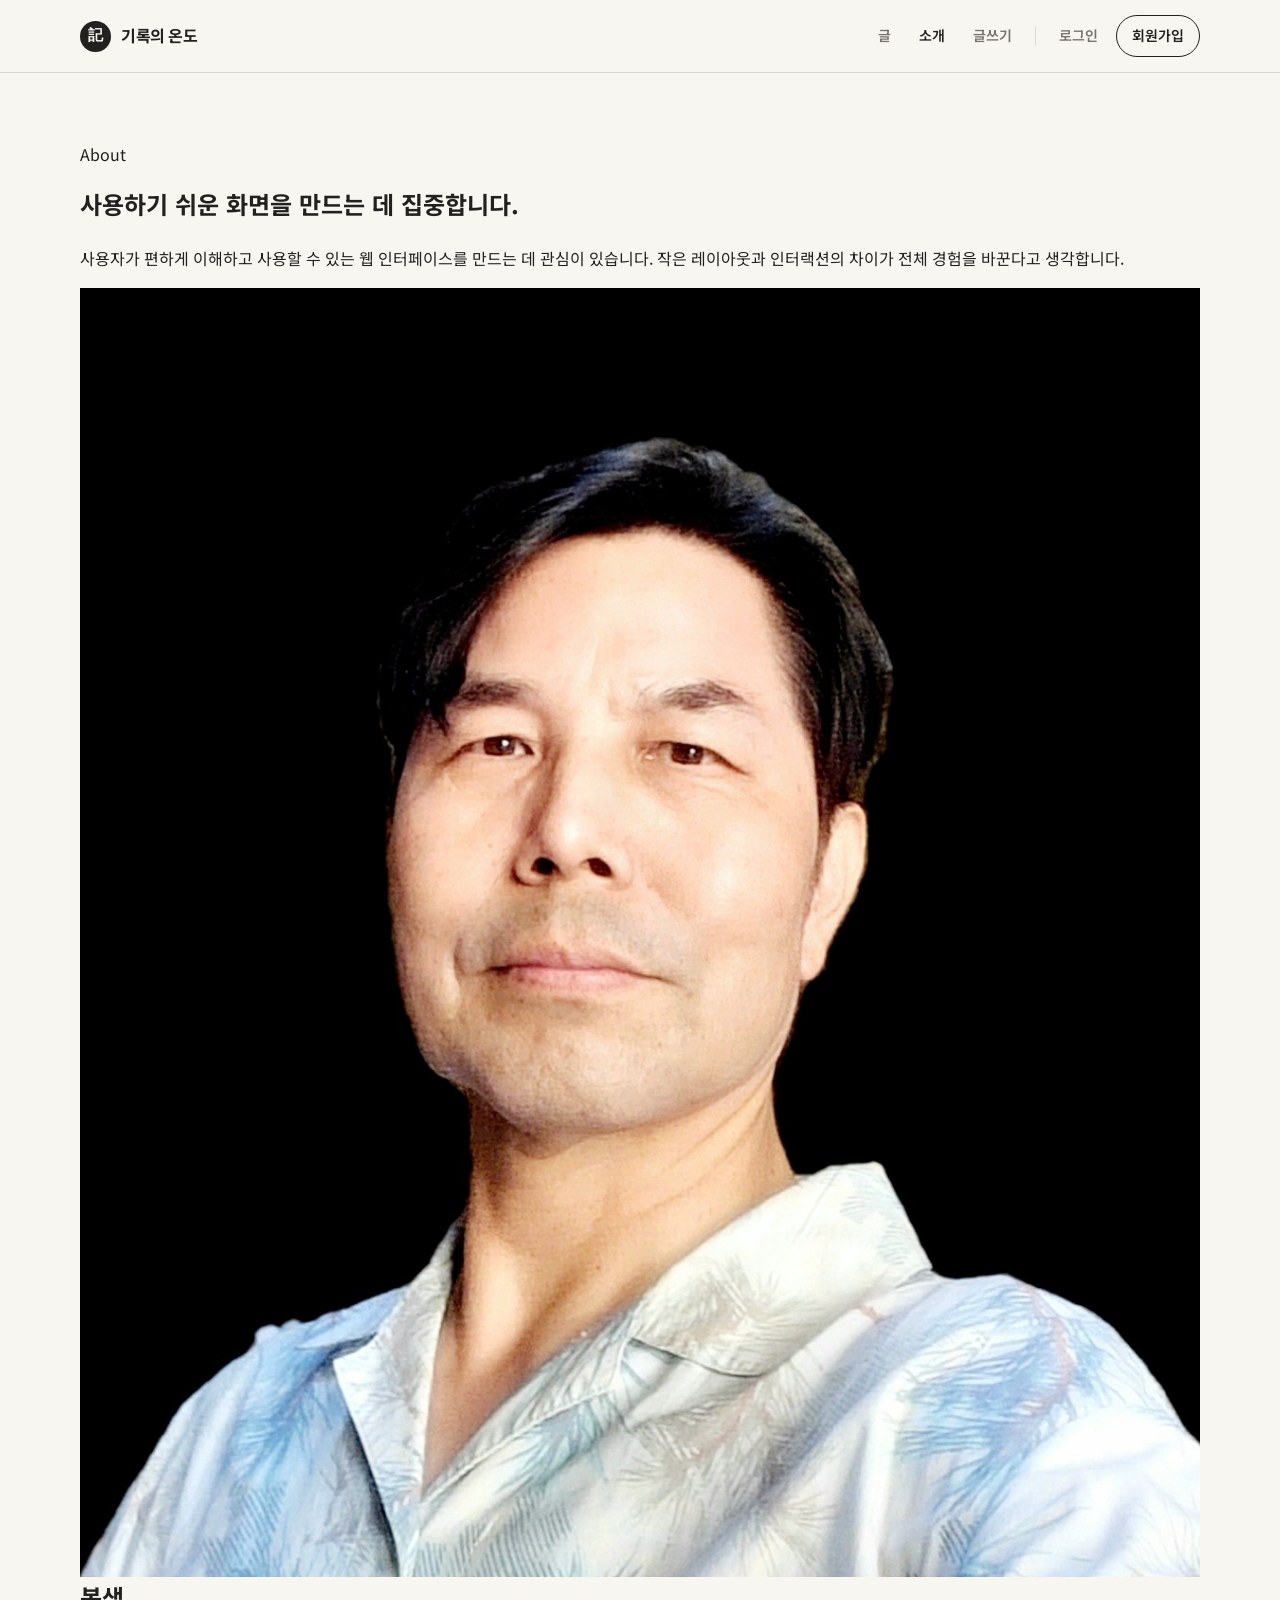
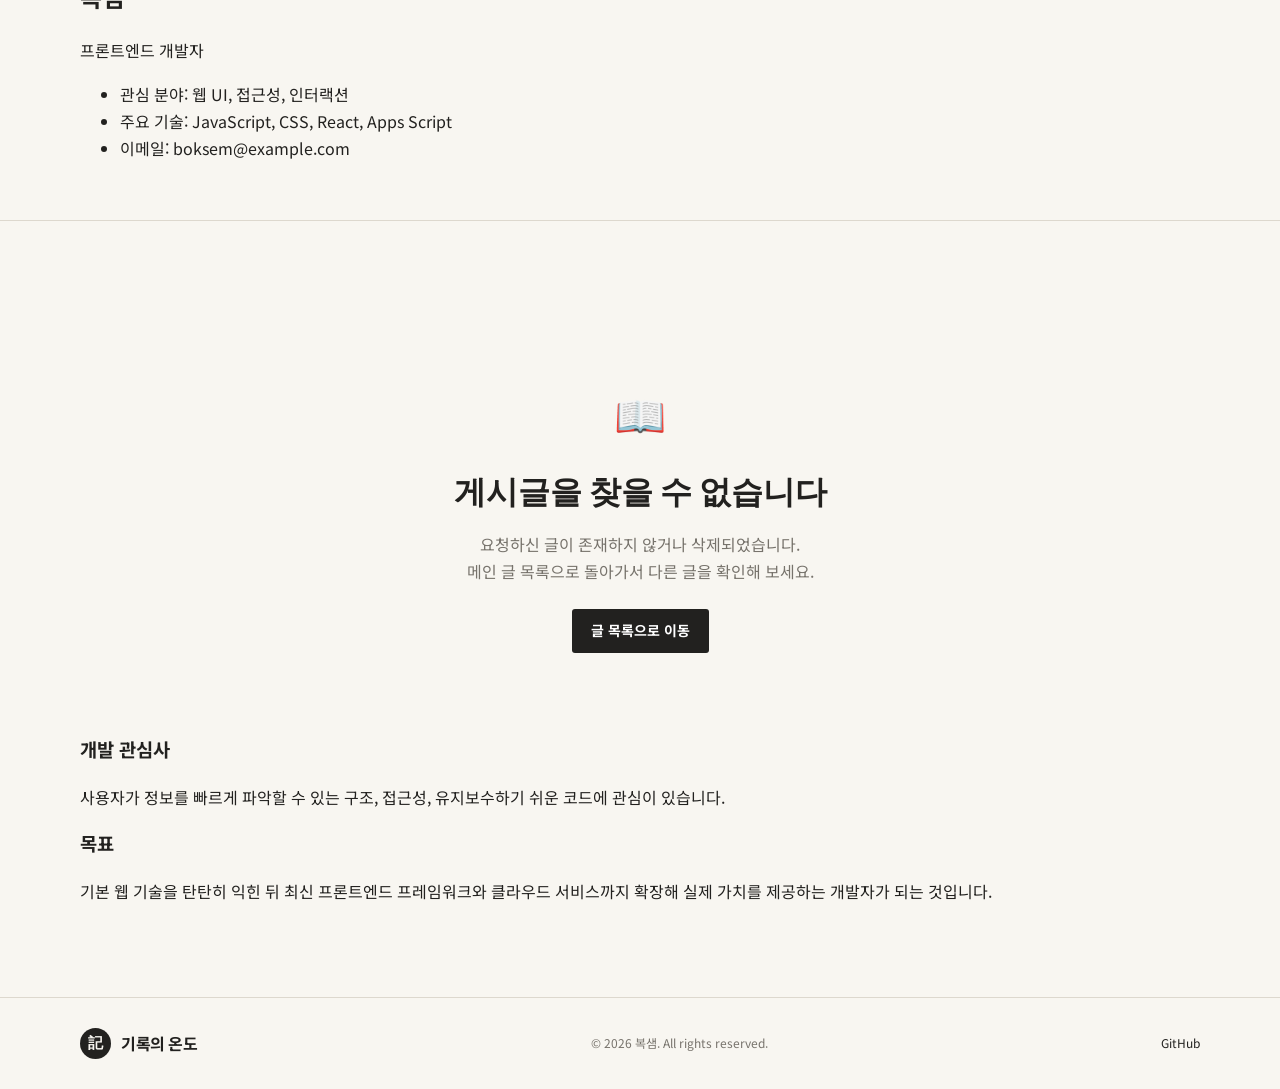
==== commit d76d94eb: "상지대학교 복샘(이희복 교수님) 프로필 사진 적용 및 첫 페이지(Hero/Sidebar) 반영" ====
--- a/about.html
+++ b/about.html
@@ -44,7 +44,7 @@
             </p>
           </div>
           <aside class="profile-card" aria-label="프로필 요약">
-            <img class="profile-image" src="assets/images/images.jfif" alt="복샘 프로필 사진" />
+            <img class="profile-image" src="assets/images/boksem.jpg" alt="복샘 프로필 사진" />
             <h2>복샘</h2>
             <p>프론트엔드 개발자</p>
             <ul class="profile-meta">
--- a/css/style.css
+++ b/css/style.css
@@ -70,3 +70,7 @@
 .draft-status.saved{color:#2e7d32}
 .empty-state-box{text-align:center;padding:60px 20px;background:var(--white);border:1px dashed var(--line);border-radius:6px;margin:20px 0}
 .empty-state-box p{color:var(--muted);margin-bottom:18px;font-size:15px}
+.hero-profile-box{display:flex;flex-direction:column;gap:20px}
+.hero-avatar-wrap{width:130px;height:130px;border-radius:50%;overflow:hidden;border:3px solid var(--accent);box-shadow:var(--shadow);background:#111}
+.hero-avatar{width:100%;height:100%;object-fit:cover;object-position:center 15%;display:block}
+.author-mini img,.profile-photo,.profile-image{object-position:center 15%}
